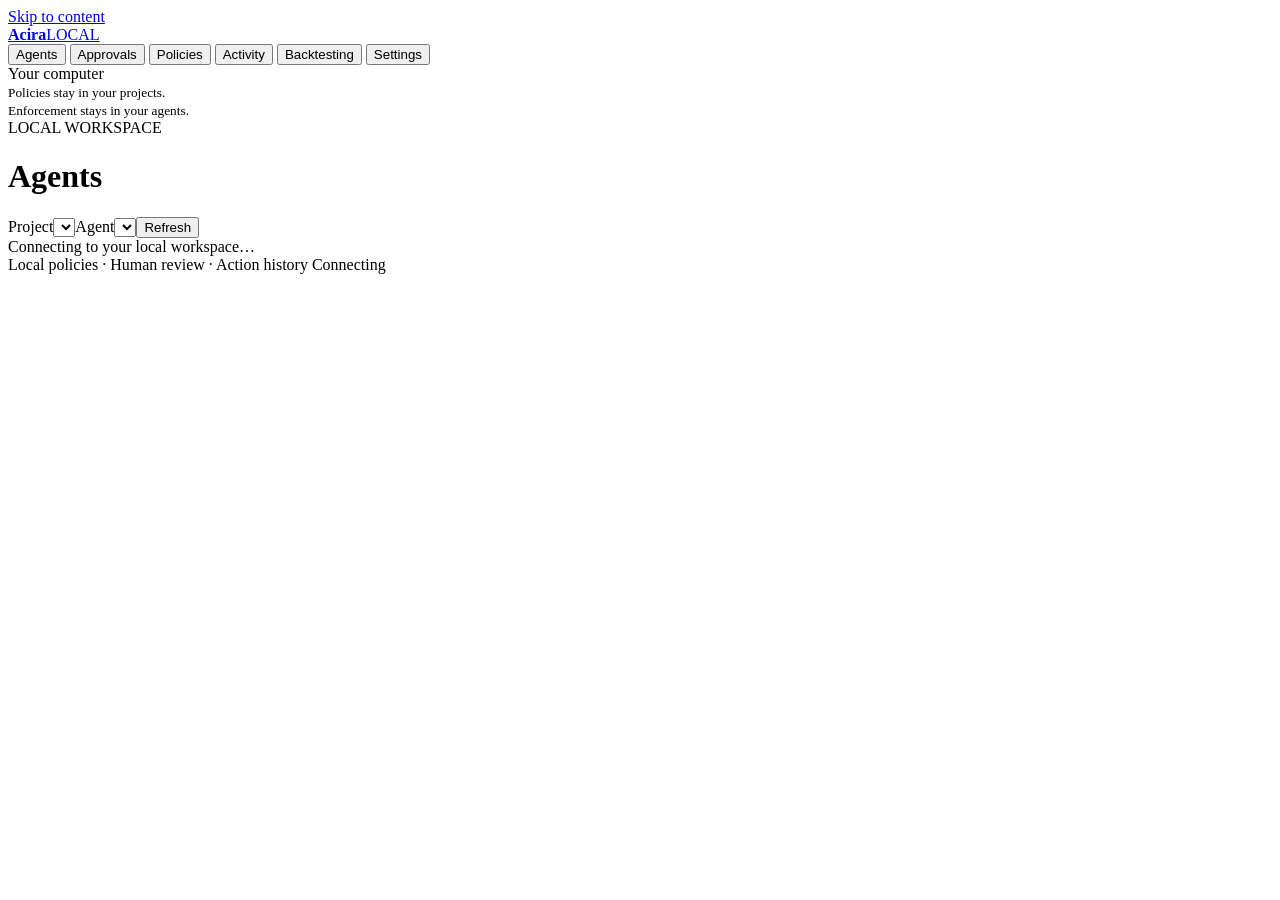
==== acira_dashboard/static/workspace.html @ bb7d3cf7 "Import complete verified Acira SDK under Acira ownership" ====
<!doctype html>
<html lang="en">
  <head>
    <meta charset="utf-8" />
    <meta name="viewport" content="width=device-width,initial-scale=1" />
    <title>Acira · Local workspace</title>
    <link rel="icon" href="/assets/acira-mark.png" />
    <link rel="stylesheet" href="/assets/workspace.css" />
    <script src="/assets/workspace.js" defer></script>
  </head>
  <body>
    <a class="skip" href="#content">Skip to content</a>
    <aside>
      <a class="brand" href="/"
        ><img src="/assets/acira-mark.png" alt="" /><strong>Acira</strong
        ><span>LOCAL</span></a
      >
      <nav aria-label="Workspace">
        <button type="button" data-view="Agents" aria-current="page">
          Agents
        </button>
        <button type="button" data-view="Approvals">
          Approvals <span id="review-count"></span>
        </button>
        <button type="button" data-view="Policies">Policies</button>
        <button type="button" data-view="Activity">Activity</button>
        <button type="button" data-view="Backtesting">Backtesting</button>
        <button type="button" data-view="Settings">Settings</button>
      </nav>
      <div class="sidebar-note">
        <span class="dot"></span> Your computer<br /><small
          >Policies stay in your projects.<br />Enforcement stays in your
          agents.</small
        >
      </div>
    </aside>
    <div class="workspace">
      <header>
        <div>
          <span class="eyebrow">LOCAL WORKSPACE</span>
          <h1 id="page-title">Agents</h1>
        </div>
        <div class="scope">
          <label
            >Project<select id="project" aria-label="Project"></select></label
          ><label>Agent<select id="agent" aria-label="Agent"></select></label
          ><button id="refresh" type="button">Refresh</button>
        </div>
      </header>
      <div id="notice" role="status" aria-live="polite" hidden></div>
      <main id="content" tabindex="-1">
        <div class="empty">Connecting to your local workspace…</div>
      </main>
      <footer>
        Local policies · Human review · Action history
        <span id="connection">Connecting</span>
      </footer>
    </div>
    <dialog id="dialog" aria-labelledby="dialog-title">
      <div class="dialog-heading">
        <h2 id="dialog-title"></h2>
        <button type="button" id="dialog-close" aria-label="Close dialog">
          Close
        </button>
      </div>
      <div id="dialog-content"></div>
    </dialog>
  </body>
</html>
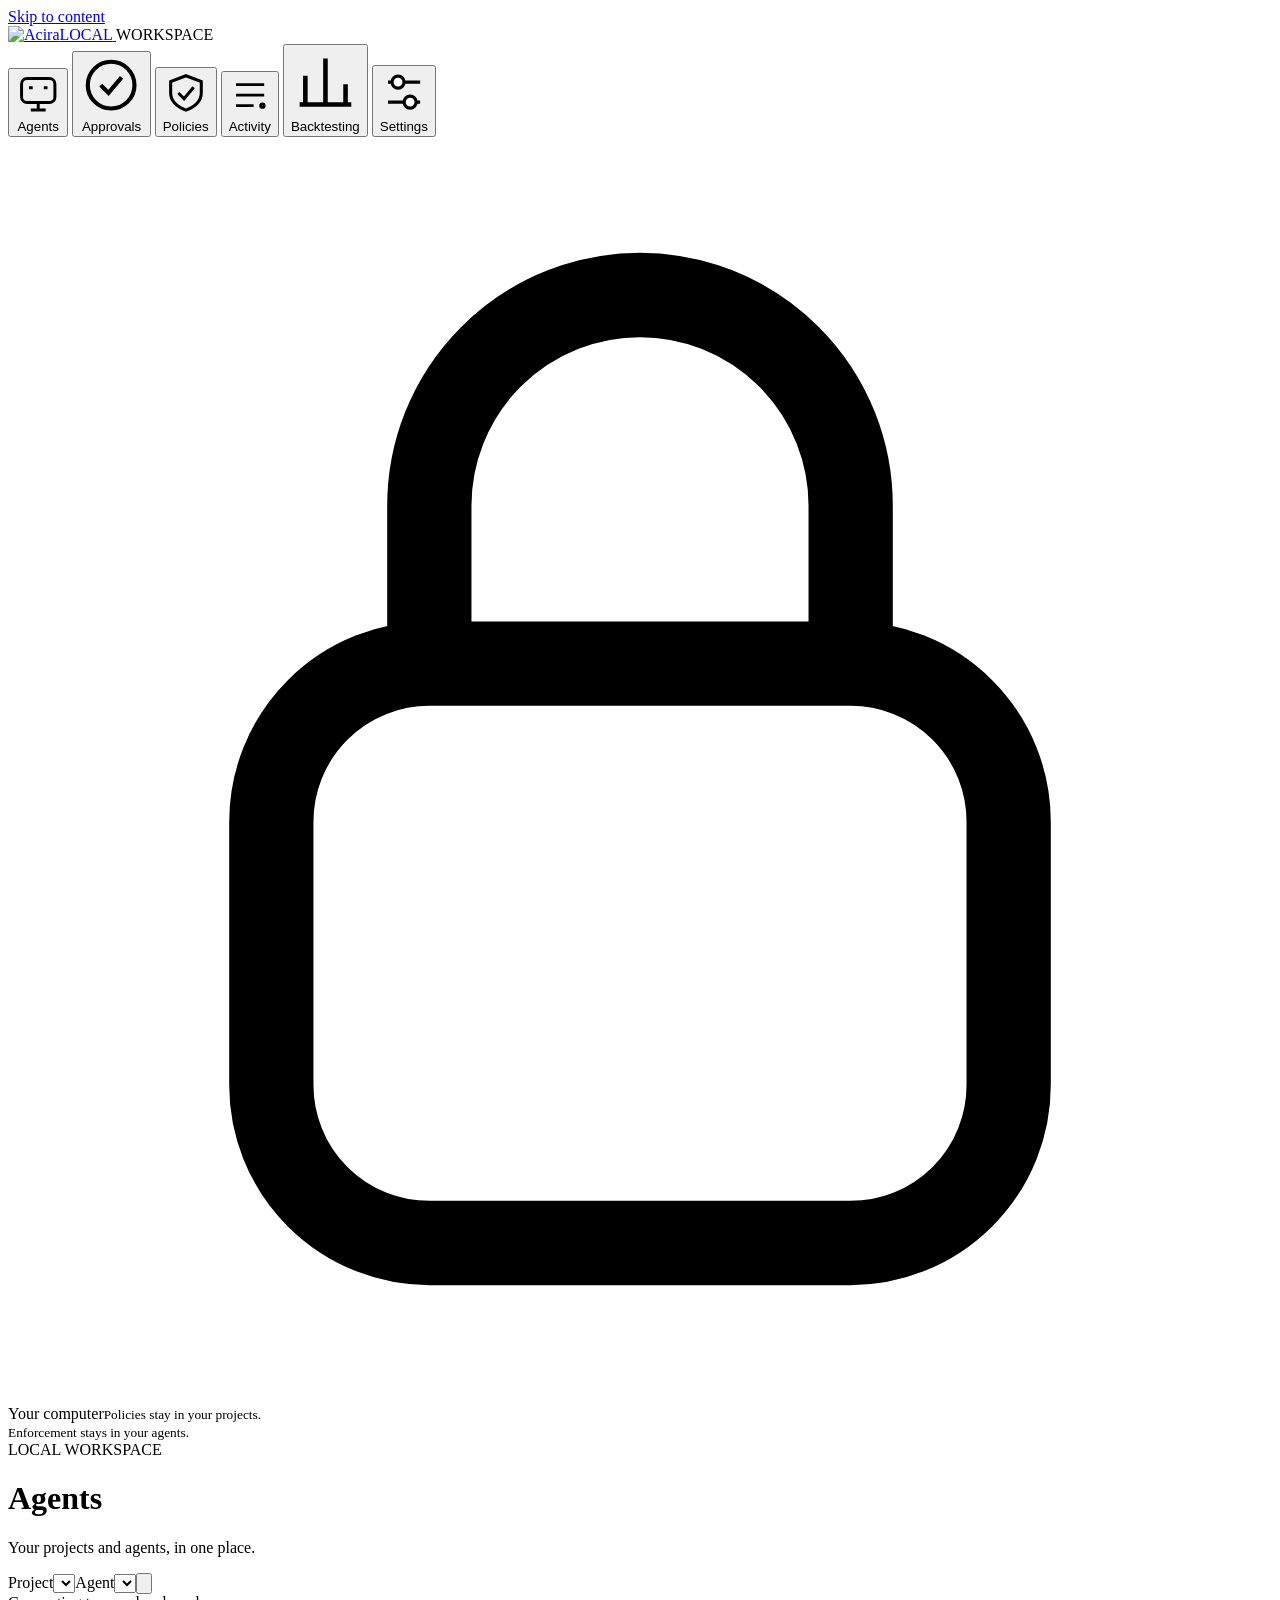
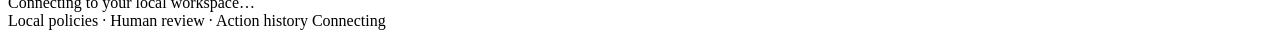
==== commit 473184dd: "Match local dashboards to Acira theme with solid page headings" ====
--- a/acira_dashboard/static/workspace.html
+++ b/acira_dashboard/static/workspace.html
@@ -5,30 +5,41 @@
     <meta name="viewport" content="width=device-width,initial-scale=1" />
     <title>Acira · Local workspace</title>
     <link rel="icon" href="/assets/acira-mark.png" />
+    <link rel="stylesheet" href="/assets/theme.css" />
     <link rel="stylesheet" href="/assets/workspace.css" />
     <script src="/assets/workspace.js" defer></script>
   </head>
   <body>
     <a class="skip" href="#content">Skip to content</a>
     <aside>
-      <a class="brand" href="/"
-        ><img src="/assets/acira-mark.png" alt="" /><strong>Acira</strong
-        ><span>LOCAL</span></a
-      >
+      <a class="brand" href="/" aria-label="Acira home">
+        <img src="/assets/acira-logo.png" alt="Acira" /><span>LOCAL</span>
+      </a>
+      <span class="eyebrow nav-heading">WORKSPACE</span>
       <nav aria-label="Workspace">
         <button type="button" data-view="Agents" aria-current="page">
+          <svg viewBox="0 0 24 24" fill="none" stroke="currentColor" stroke-width="1.6" aria-hidden="true"><rect x="3" y="4" width="18" height="13" rx="3"/><path d="M8 21h8M12 17v4M7 9h2m6 0h2"/></svg>
           Agents
         </button>
         <button type="button" data-view="Approvals">
+          <svg viewBox="0 0 24 24" fill="none" stroke="currentColor" stroke-width="1.6" aria-hidden="true"><circle cx="12" cy="12" r="9"/><path d="m8 12 3 3 5-6"/></svg>
           Approvals <span id="review-count"></span>
         </button>
-        <button type="button" data-view="Policies">Policies</button>
-        <button type="button" data-view="Activity">Activity</button>
-        <button type="button" data-view="Backtesting">Backtesting</button>
-        <button type="button" data-view="Settings">Settings</button>
+        <button type="button" data-view="Policies">
+          <svg viewBox="0 0 24 24" fill="none" stroke="currentColor" stroke-width="1.6" aria-hidden="true"><path d="m12 3 8 3v6c0 4-3 7-8 9-5-2-8-5-8-9V6z"/><path d="m8 12 3 3 5-6"/></svg>Policies
+        </button>
+        <button type="button" data-view="Activity">
+          <svg viewBox="0 0 24 24" fill="none" stroke="currentColor" stroke-width="1.6" aria-hidden="true"><path d="M4 6h16M4 12h16M4 18h10"/><circle cx="19" cy="18" r="1"/></svg>Activity
+        </button>
+        <button type="button" data-view="Backtesting">
+          <svg viewBox="0 0 24 24" fill="none" stroke="currentColor" stroke-width="1.6" aria-hidden="true"><path d="M5 20V10m7 10V4m7 16v-7M3 20h18"/></svg>Backtesting
+        </button>
+        <button type="button" data-view="Settings">
+          <svg viewBox="0 0 24 24" fill="none" stroke="currentColor" stroke-width="1.6" aria-hidden="true"><path d="M4 7h16M4 17h16"/><circle cx="9" cy="7" r="3" fill="white"/><circle cx="15" cy="17" r="3" fill="white"/></svg>Settings
+        </button>
       </nav>
       <div class="sidebar-note">
-        <span class="dot"></span> Your computer<br /><small
+        <span class="local-label"><svg viewBox="0 0 24 24" fill="none" stroke="currentColor" stroke-width="1.6" aria-hidden="true"><rect x="5" y="10" width="14" height="11" rx="3"/><path d="M8 10V7a4 4 0 0 1 8 0v3"/></svg>Your computer</span><small
           >Policies stay in your projects.<br />Enforcement stays in your
           agents.</small
         >
@@ -36,15 +47,16 @@
     </aside>
     <div class="workspace">
       <header>
-        <div>
+        <div class="page-heading">
           <span class="eyebrow">LOCAL WORKSPACE</span>
           <h1 id="page-title">Agents</h1>
+          <p id="page-description">Your projects and agents, in one place.</p>
         </div>
         <div class="scope">
           <label
             >Project<select id="project" aria-label="Project"></select></label
           ><label>Agent<select id="agent" aria-label="Agent"></select></label
-          ><button id="refresh" type="button">Refresh</button>
+          ><button id="refresh" type="button" aria-label="Refresh" title="Refresh workspace"><svg viewBox="0 0 24 24" fill="none" stroke="currentColor" stroke-width="1.8" aria-hidden="true"><path d="M20 7v5h-5M4 17v-5h5"/><path d="M6 7a7 7 0 0 1 12-1l2 6M4 12l2 6a7 7 0 0 0 12-1"/></svg></button>
         </div>
       </header>
       <div id="notice" role="status" aria-live="polite" hidden></div>
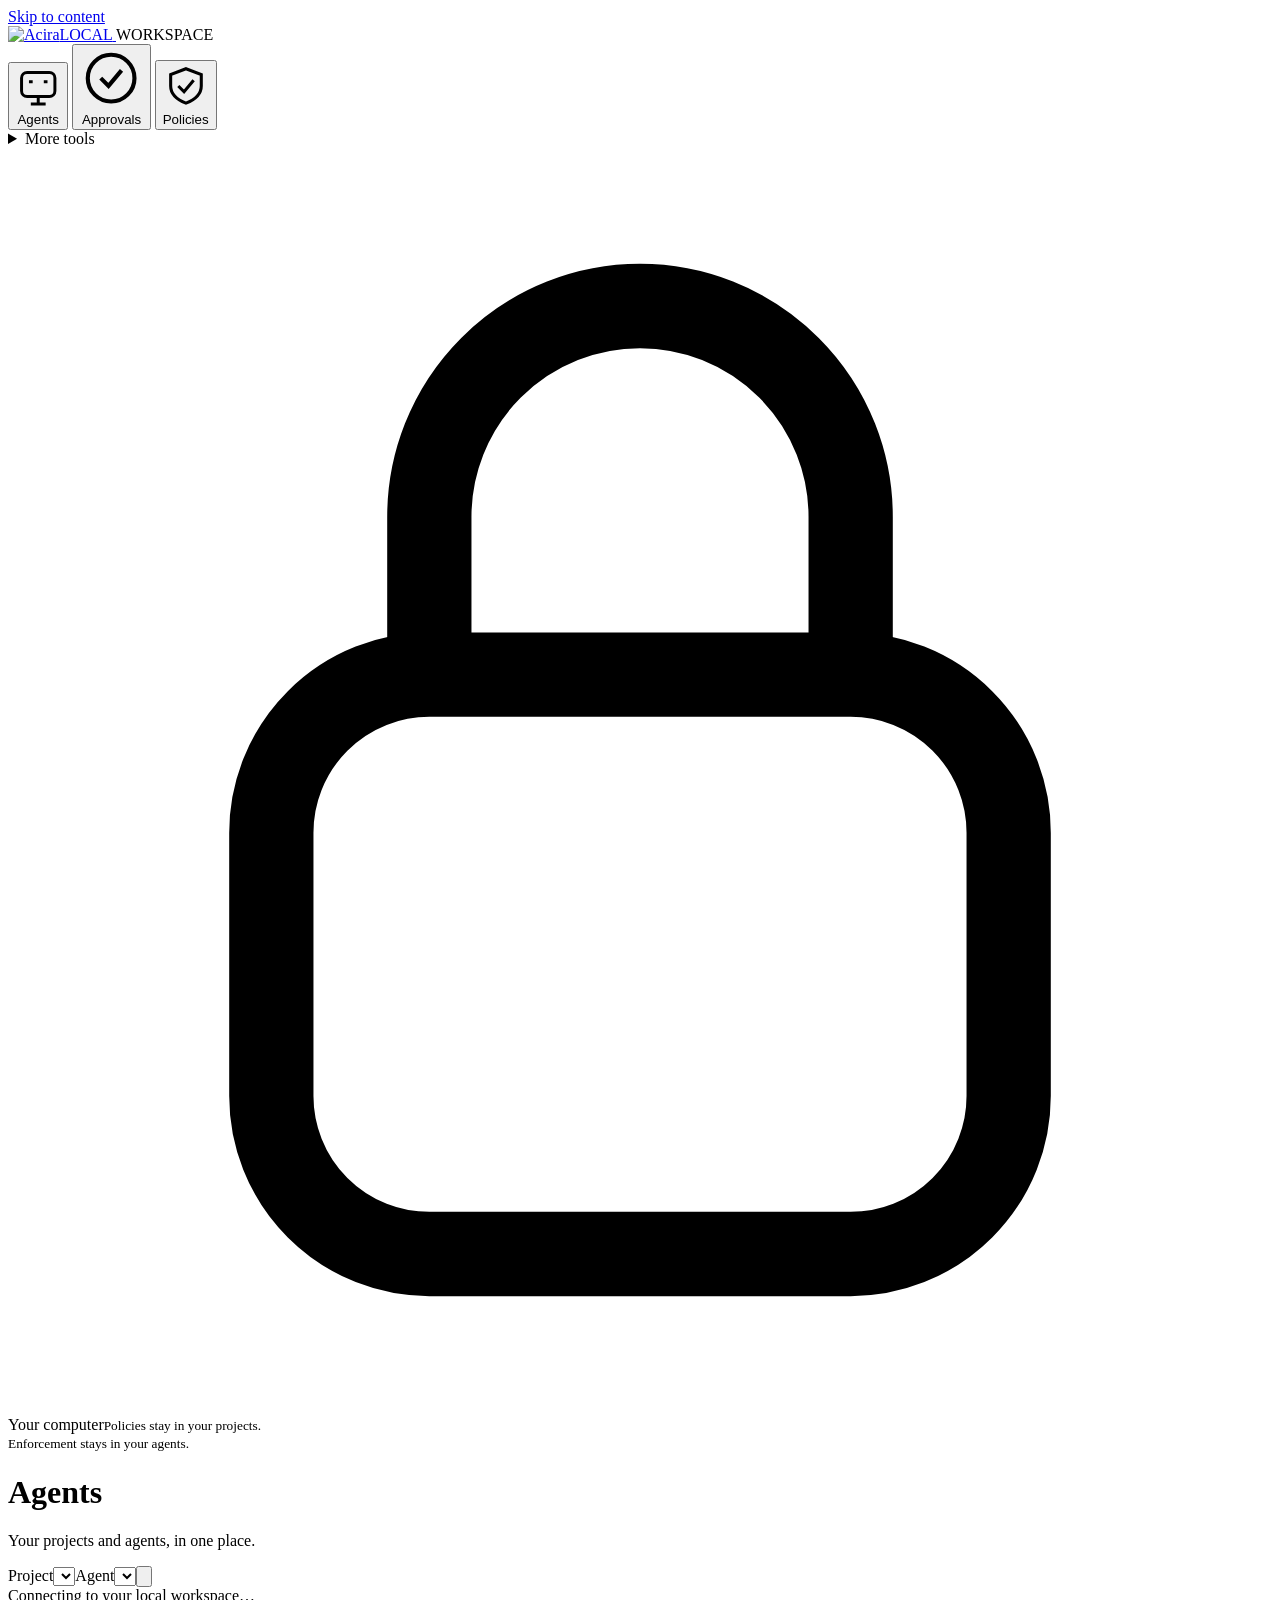
==== commit 5946930b: "Simplify local dashboard with progressive disclosure" ====
--- a/acira_dashboard/static/workspace.html
+++ b/acira_dashboard/static/workspace.html
@@ -7,6 +7,7 @@
     <link rel="icon" href="/assets/acira-mark.png" />
     <link rel="stylesheet" href="/assets/theme.css" />
     <link rel="stylesheet" href="/assets/workspace.css" />
+    <script src="/assets/review-preview.js" defer></script>
     <script src="/assets/workspace.js" defer></script>
   </head>
   <body>
@@ -28,6 +29,8 @@
         <button type="button" data-view="Policies">
           <svg viewBox="0 0 24 24" fill="none" stroke="currentColor" stroke-width="1.6" aria-hidden="true"><path d="m12 3 8 3v6c0 4-3 7-8 9-5-2-8-5-8-9V6z"/><path d="m8 12 3 3 5-6"/></svg>Policies
         </button>
+        <details id="more-tools" class="nav-more">
+          <summary>More tools</summary>
         <button type="button" data-view="Activity">
           <svg viewBox="0 0 24 24" fill="none" stroke="currentColor" stroke-width="1.6" aria-hidden="true"><path d="M4 6h16M4 12h16M4 18h10"/><circle cx="19" cy="18" r="1"/></svg>Activity
         </button>
@@ -37,6 +40,7 @@
         <button type="button" data-view="Settings">
           <svg viewBox="0 0 24 24" fill="none" stroke="currentColor" stroke-width="1.6" aria-hidden="true"><path d="M4 7h16M4 17h16"/><circle cx="9" cy="7" r="3" fill="white"/><circle cx="15" cy="17" r="3" fill="white"/></svg>Settings
         </button>
+        </details>
       </nav>
       <div class="sidebar-note">
         <span class="local-label"><svg viewBox="0 0 24 24" fill="none" stroke="currentColor" stroke-width="1.6" aria-hidden="true"><rect x="5" y="10" width="14" height="11" rx="3"/><path d="M8 10V7a4 4 0 0 1 8 0v3"/></svg>Your computer</span><small
@@ -48,14 +52,13 @@
     <div class="workspace">
       <header>
         <div class="page-heading">
-          <span class="eyebrow">LOCAL WORKSPACE</span>
           <h1 id="page-title">Agents</h1>
           <p id="page-description">Your projects and agents, in one place.</p>
         </div>
         <div class="scope">
-          <label
+          <label data-scoped
             >Project<select id="project" aria-label="Project"></select></label
-          ><label>Agent<select id="agent" aria-label="Agent"></select></label
+          ><label data-scoped>Agent<select id="agent" aria-label="Agent"></select></label
           ><button id="refresh" type="button" aria-label="Refresh" title="Refresh workspace"><svg viewBox="0 0 24 24" fill="none" stroke="currentColor" stroke-width="1.8" aria-hidden="true"><path d="M20 7v5h-5M4 17v-5h5"/><path d="M6 7a7 7 0 0 1 12-1l2 6M4 12l2 6a7 7 0 0 0 12-1"/></svg></button>
         </div>
       </header>
